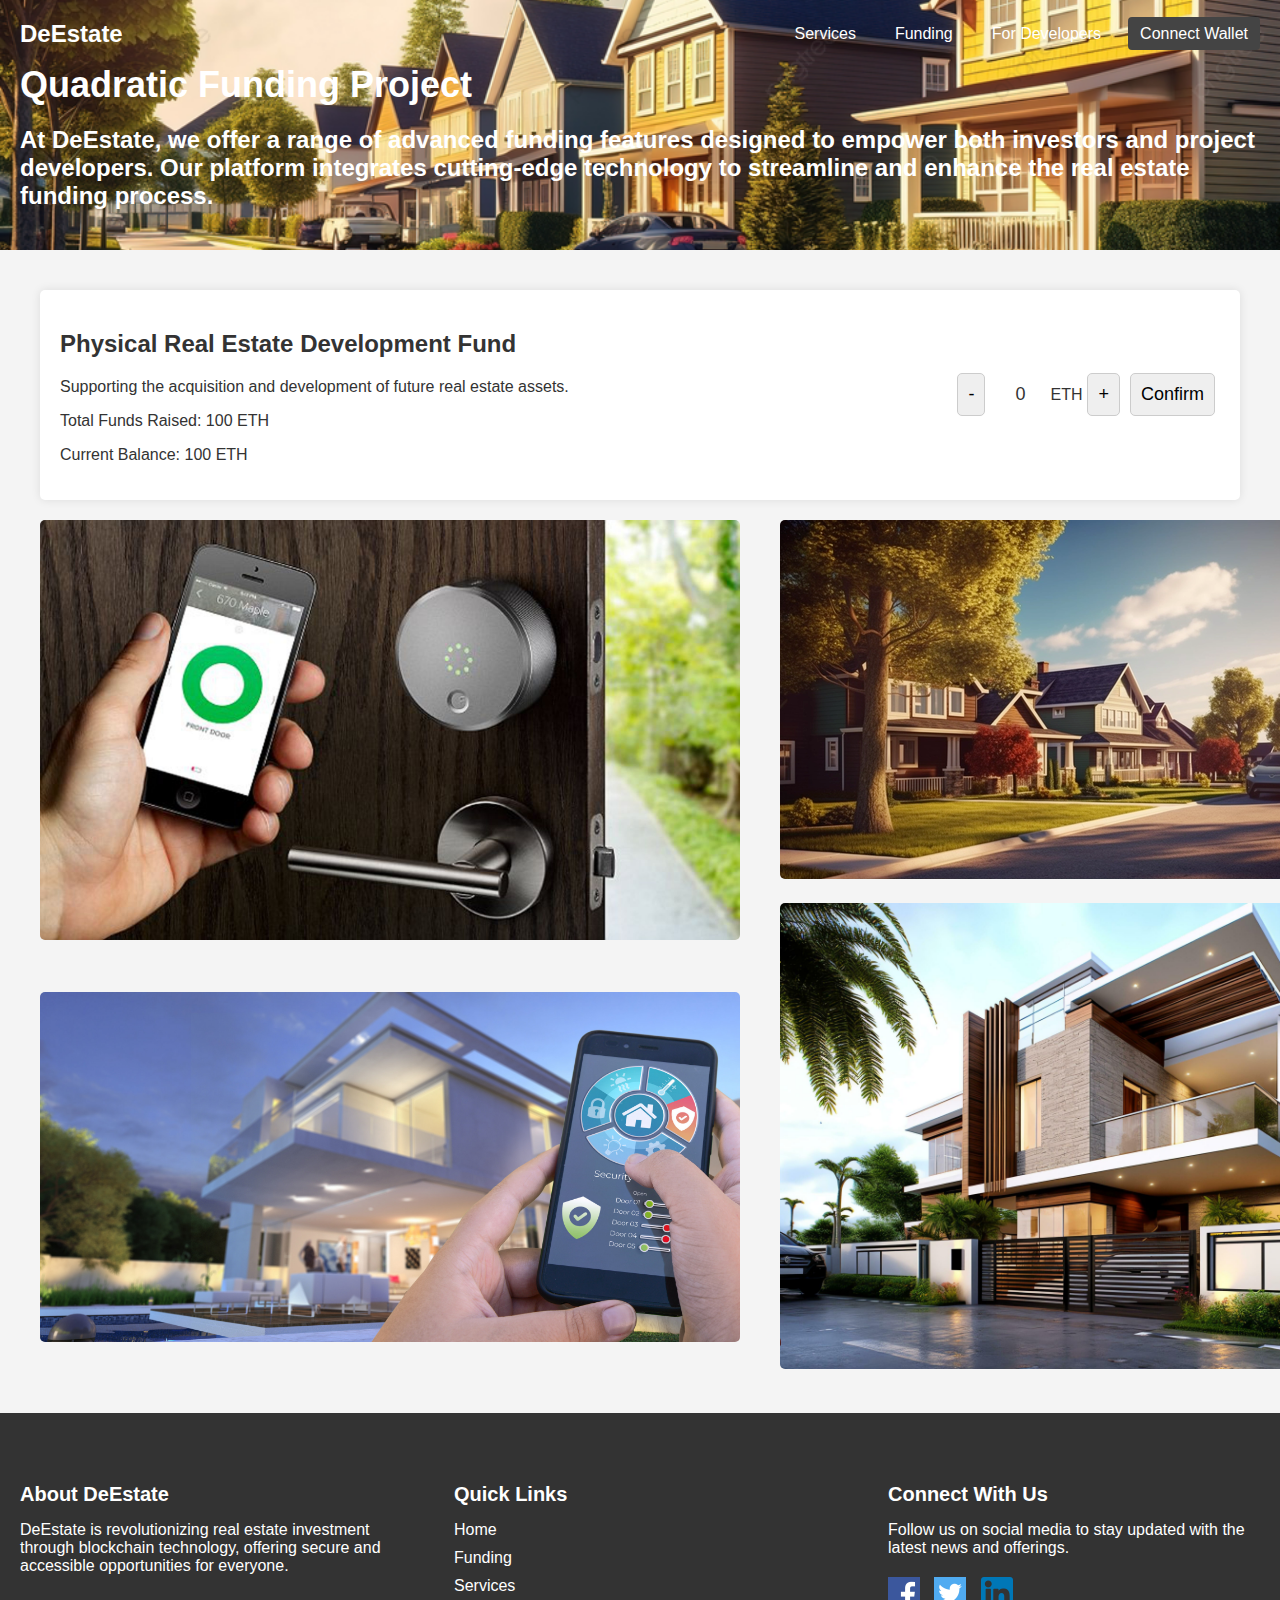
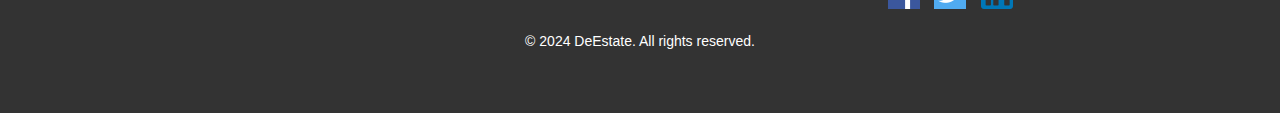
==== Funding/index.html @ d1b4fa0d "Add files via upload" ====
<!DOCTYPE html>
<html lang="en">
<head>
    <meta charset="UTF-8">
    <meta name="viewport" content="width=device-width, initial-scale=1.0">
    <title>Quadratic Funding Project</title>
    <link rel="stylesheet" href="styles.css">
</head>
<body>
    <header>
        <div class="header-content">
            <div class="logo">DeEstate</div>
            <nav>
                <ul>
                    <li><a href="../Service/index.html">Services</a></li>
                    <li><a href="../Funding/index.html">Funding</a></li>
                    <li><a href="#">For Developers</a></li>
                    <!-- <li><a href="#">Unit Sell</a></li> -->
                    <li><a href="#" class="wallet">Connect Wallet</a></li>
                </ul>
            </nav>
        </div>
        <div class="hero">
            <h1>Quadratic Funding Project</h1>
            <h2>At DeEstate, we offer a range of advanced funding features designed to empower both 
                investors and project developers. Our platform integrates cutting-edge technology to 
                streamline and enhance the real estate funding process.</h2>
        </div>
    </header>

    <main>
        <section class="funding-section">
            <div class="program-details">
                <h2>Physical Real Estate Development Fund</h2>
                <p>Supporting the acquisition and development of future real estate assets.</p>
                <p>Total Funds Raised: <span id="total-fund">100</span> ETH</p>
                <p>Current Balance: <span id="balanced">100</span> ETH</p>
            </div>
            <div class="funding-controls">
                <button id="decrease">-</button>
                <span id="amount">0</span> ETH
                <button id="increase">+</button>
                <button id="confirm">Confirm</button>
            </div>
        </section>      

        <section class="gallery">
            <div class="image-grid">
                <div class="image">
                    <img src="fund1.jpg" id="fund1" alt="Couple with camper">
                </div>
                <div class="image">
                    <img src="fund3.jpg" id="fund3" alt="Couple with camper">
                </div>
            </div>
            <div class="image">
                <img src="fund2.jpg" id="fund2" alt="Camper by the sea">
            </div>
            <div class="image-grid2">
                <div class="image">
                    <img src="fund4.png" id="fund4" alt="Couple with camper">
                </div>
                <div class="image">
                    <img src="fund5.jpg" id="fund5" alt="Couple with camper">
                </div>
            </div>
        </section>
    </main>
    <footer>
        <div class="footer-content">
            <div class="footer-section">
                <h3>About DeEstate</h3>
                <p>DeEstate is revolutionizing real estate investment through blockchain technology, offering secure and accessible opportunities for everyone.</p>
            </div>
            <div class="footer-section">
                <h3>Quick Links</h3>
                <ul>
                    <li><a href="../Main/main.html">Home</a></li>
                    <li><a href="../Funding/index.html">Funding</a></li>
                    <li><a href="../Service/index.html">Services</a></li>
                    <!-- <li><a href="#">Contact</a></li> -->
                </ul>
            </div>
            <div class="footer-section">
                <h3>Connect With Us</h3>
                <p>Follow us on social media to stay updated with the latest news and offerings.</p>
                <div class="social-icons">
                    <a href="#"><img src="facebook-icon.png" alt="Facebook"></a>
                    <a href="#"><img src="twitter-icon.png" alt="Twitter"></a>
                    <a href="#"><img src="linkedin-icon.png" alt="LinkedIn"></a>
                </div>
            </div>
        </div>
        <p class="footer-credit">© 2024 DeEstate. All rights reserved.</p>
    </footer>
</body>
</html>
---- Funding/styles.css ----
body {
    font-family: Arial, sans-serif;
    margin: 0;
    padding: 0;
    background-color: #f4f4f4;
    color: #333;
    overflow-x: hidden;
}

header {
    position: relative;
    height: 250px;
    background-image: url('background.png'); 
    background-size: cover;
    background-position: center;
    color: white;
}

.header-content {
    display: flex;
    justify-content: space-between;
    align-items: center;
    padding: 20px;
}

.logo {
    font-size: 24px;
    font-weight: bold;
}

nav ul {
    list-style-type: none;
    margin: 0;
    padding: 0;
    display: flex;
    gap: 15px;
}

nav ul li {
    display: inline;
}

nav ul li a {
    color: white;
    text-decoration: none;
    padding: 8px 12px;
}

nav ul li a.wallet {
    background-color: #444;
    border-radius: 4px;
}

.hero {
    position: absolute;
    bottom: 20px;
    left: 20px;
}

.hero h1 {
    font-size: 36px;
    margin: 0;
}

main {
    padding: 40px;
}

.funding-section {
    display: flex;
    justify-content: space-between;
    align-items: center;
    background-color: white;
    padding: 20px;
    border-radius: 5px;
    margin-bottom: 20px;
    box-shadow: 0 0 10px rgba(0, 0, 0, 0.1);
}

.program-details {
    flex: 1;
}

.funding-controls {
    display: flex;
    align-items: center;
}

.funding-controls button {
    padding: 10px;
    font-size: 18px;
    margin: 0 5px;
    cursor: pointer;
    border: 1px solid #ccc;
    border-radius: 5px;
}

#amount {
    font-size: 18px;
    margin: 0 10px;
    width: 40px;
    display: inline-block;
    text-align: center;
}

.gallery {
    display: flex;
    justify-content: space-between;
    gap: 20px;
}

.image-grid {
    display: grid;
    grid-template-columns: 1fr;
    gap: 20px;
}

.gallery .image img {
    max-width: 100%;
    border-radius: 5px;
    object-fit: cover;
}

.image{
    width: 1000px;
}

.image-grid .image{
    width: 700px;
}

.image-grid2 {
    display: grid;
    grid-template-columns: 1fr;
    gap: 20px;
}

#fund5 {
    width: 70%;
}

footer {
    background-color: #333;
    color: white;
    padding: 50px 20px;
}

.footer-content {
    display: flex;
    justify-content: space-between;
    flex-wrap: wrap;
}

.footer-section {
    width: 30%;
}

.footer-section h3 {
    font-size: 20px;
    margin-bottom: 15px;
}

.footer-section p, .footer-section ul {
    font-size: 16px;
    margin: 0;
}

.footer-section ul {
    list-style: none;
    padding: 0;
}

.footer-section ul li {
    margin-bottom: 10px;
}

.footer-section ul li a {
    color: white;
    text-decoration: none;
}

.footer-section ul li a:hover {
    text-decoration: underline;
}

.social-icons {
    margin-top: 20px;
}

.social-icons a {
    margin-right: 10px;
    display: inline-block;
}

.social-icons img {
    width: 32px;
    height: 32px;
}

.footer-credit {
    text-align: center;
    margin-top: 20px;
    font-size: 14px;
}
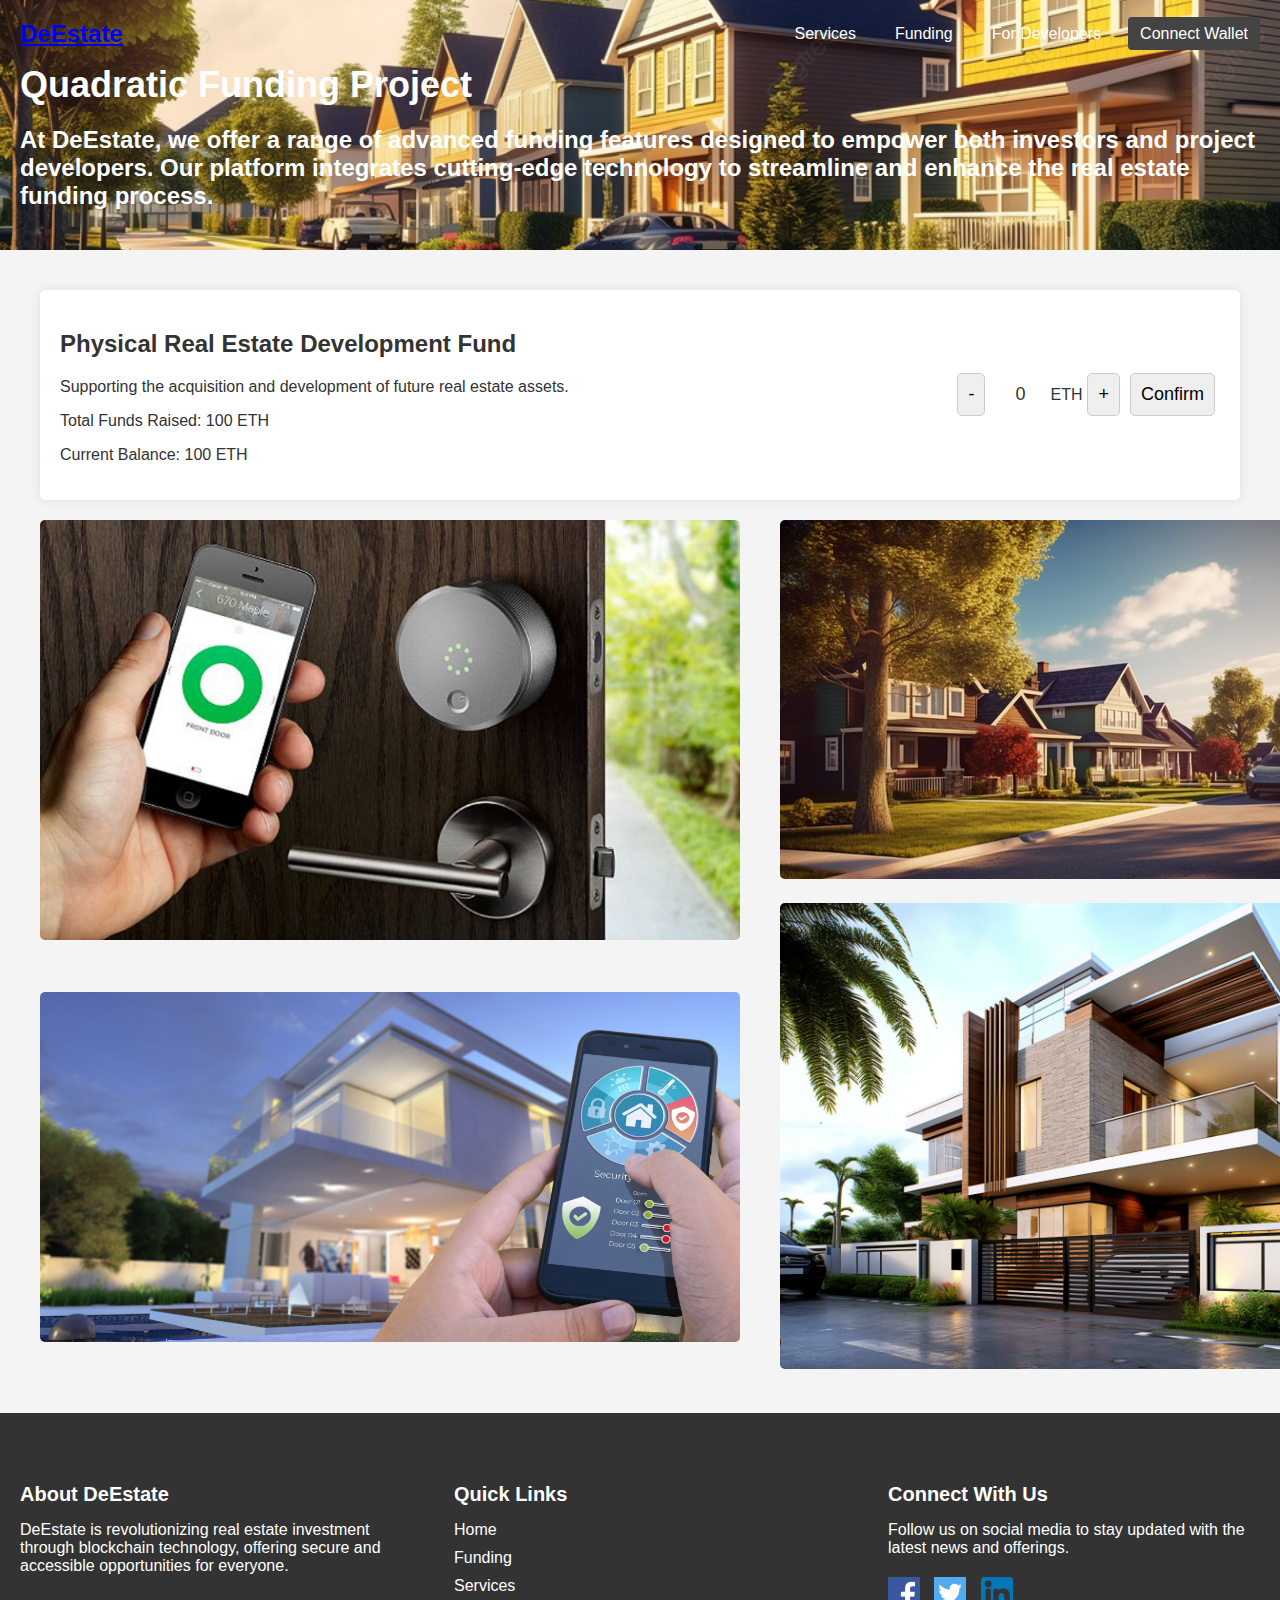
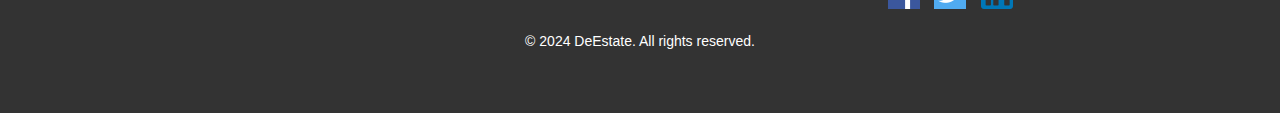
==== commit e487bb09: "Update index.html" ====
--- a/Funding/index.html
+++ b/Funding/index.html
@@ -9,7 +9,7 @@
 <body>
     <header>
         <div class="header-content">
-            <div class="logo">DeEstate</div>
+            <div class="logo"><a href="../Main/index.html">DeEstate</a></div>
             <nav>
                 <ul>
                     <li><a href="../Service/index.html">Services</a></li>
